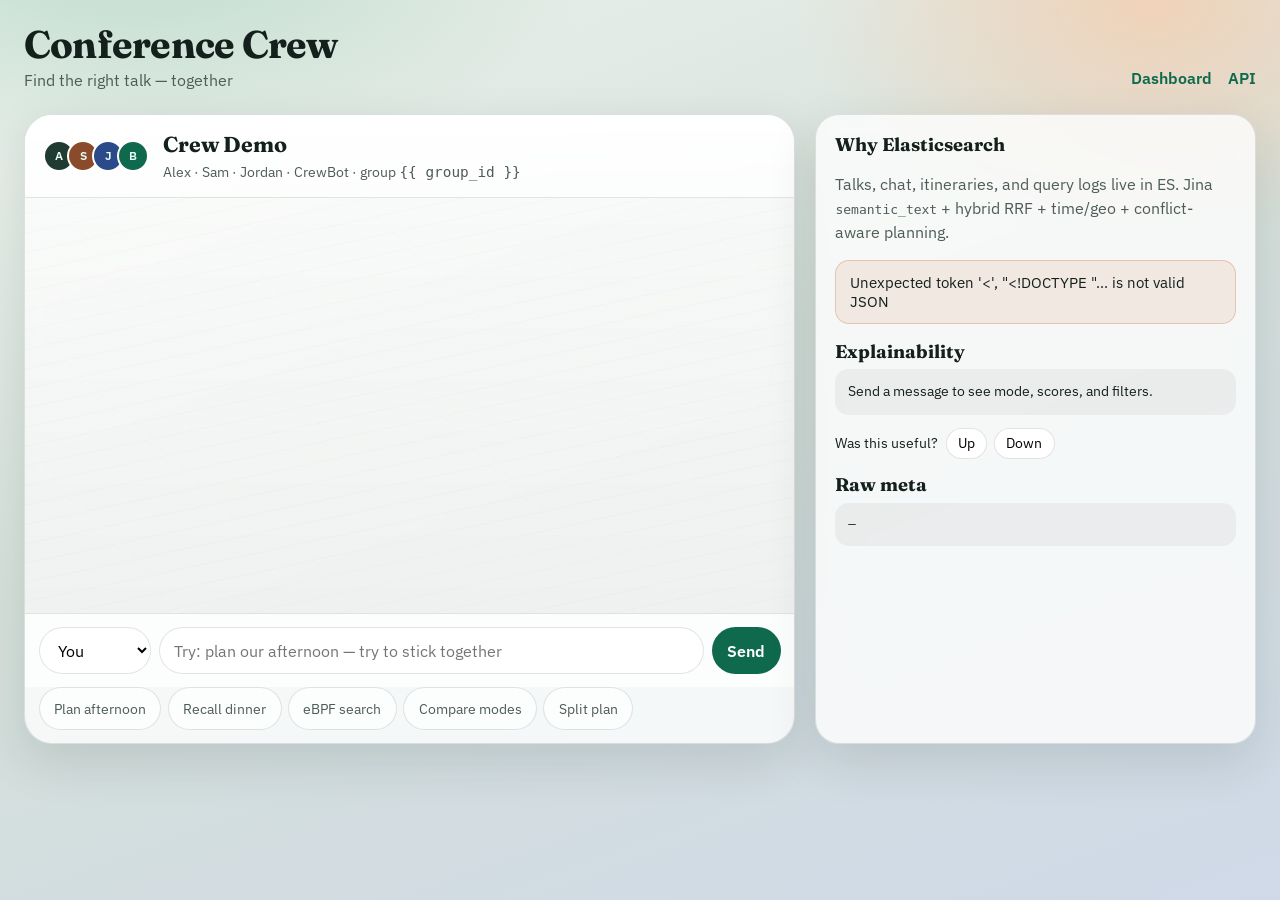
==== templates/index.html @ 8c7b7809 "Initial Conference Crew hackathon submission. Elasticsearch-backed group chat for shared talk discov" ====
<!DOCTYPE html>
<html lang="en">
<head>
  <meta charset="UTF-8" />
  <meta name="viewport" content="width=device-width, initial-scale=1" />
  <title>Conference Crew</title>
  <link rel="preconnect" href="https://fonts.googleapis.com" />
  <link rel="preconnect" href="https://fonts.gstatic.com" crossorigin />
  <link href="https://fonts.googleapis.com/css2?family=Fraunces:opsz,wght@9..144,500;700&family=IBM+Plex+Sans:wght@400;500;600&display=swap" rel="stylesheet" />
  <link rel="stylesheet" href="/static/style.css" />
</head>
<body>
  <div class="atmosphere"></div>
  <header class="top">
    <div>
      <p class="brand">Conference Crew</p>
      <p class="tag">Find the right talk — together</p>
    </div>
    <nav>
      <a href="/dashboard">Dashboard</a>
      <a href="/docs" target="_blank" rel="noreferrer">API</a>
    </nav>
  </header>

  <main class="layout">
    <section class="chat-shell" aria-label="Crew group chat">
      <div class="chat-header">
        <div class="avatars" aria-hidden="true">
          <span>A</span><span>S</span><span>J</span><span>B</span>
        </div>
        <div>
          <h1>Crew Demo</h1>
          <p class="subtle">Alex · Sam · Jordan · CrewBot · group <code id="groupId">{{ group_id }}</code></p>
        </div>
      </div>

      <div id="messages" class="messages" role="log" aria-live="polite"></div>

      <form id="composer" class="composer">
        <label class="sr-only" for="sender">Sender</label>
        <select id="sender" name="sender">
          <option>Alex</option>
          <option>Sam</option>
          <option>Jordan</option>
          <option selected>You</option>
        </select>
        <label class="sr-only" for="body">Message</label>
        <input id="body" name="body" autocomplete="off" placeholder="Try: plan our afternoon — try to stick together" required />
        <button type="submit">Send</button>
      </form>
      <div class="hints">
        <button type="button" data-fill="plan our afternoon — try to stick together">Plan afternoon</button>
        <button type="button" data-fill="what did we say about dinner?">Recall dinner</button>
        <button type="button" data-fill="something on eBPF and security after lunch">eBPF search</button>
        <button type="button" data-fill="compare: something on eBPF and security">Compare modes</button>
        <button type="button" data-fill="plan our afternoon — split up">Split plan</button>
      </div>
    </section>

    <aside class="side">
      <h2>Why Elasticsearch</h2>
      <p>Talks, chat, itineraries, and query logs live in ES. Jina <code>semantic_text</code> + hybrid RRF + time/geo + conflict-aware planning.</p>
      <div id="status" class="status">Checking connection…</div>
      <h2>Explainability</h2>
      <div id="explain" class="explain">Send a message to see mode, scores, and filters.</div>
      <div class="feedback" id="feedback" hidden>
        <span>Was this useful?</span>
        <button type="button" data-rating="up">Up</button>
        <button type="button" data-rating="down">Down</button>
      </div>
      <h2>Raw meta</h2>
      <pre id="meta" class="meta">—</pre>
    </aside>
  </main>

  <script src="/static/app.js"></script>
</body>
</html>
---- static/style.css ----
:root {
  --ink: #14201c;
  --muted: #4d5c56;
  --foam: #f3f6f2;
  --panel: rgba(255, 255, 255, 0.78);
  --line: rgba(20, 32, 28, 0.12);
  --mine: #d7eee3;
  --theirs: #ffffff;
  --bot: #e8eef8;
  --accent: #0f6a4d;
  --accent-2: #c45c26;
  --shadow: 0 18px 50px rgba(20, 32, 28, 0.12);
  --font-display: "Fraunces", Georgia, serif;
  --font-body: "IBM Plex Sans", sans-serif;
}

* { box-sizing: border-box; }
html, body { margin: 0; min-height: 100%; }
body {
  font-family: var(--font-body);
  color: var(--ink);
  background: #dfe8e2;
}

.atmosphere {
  position: fixed;
  inset: 0;
  z-index: -1;
  background:
    radial-gradient(900px 500px at 10% -10%, #b9d8c8 0%, transparent 55%),
    radial-gradient(700px 480px at 90% 0%, #f0d2b8 0%, transparent 50%),
    linear-gradient(160deg, #edf3ee 0%, #d5e0da 45%, #cfd9e8 100%);
}

.top {
  display: flex;
  justify-content: space-between;
  align-items: end;
  padding: 1.25rem 1.5rem 0.75rem;
  gap: 1rem;
}
.brand {
  margin: 0;
  font-family: var(--font-display);
  font-size: clamp(1.8rem, 3vw, 2.4rem);
  font-weight: 700;
  letter-spacing: -0.02em;
  animation: rise 0.7s ease both;
}
.tag { margin: 0.15rem 0 0; color: var(--muted); animation: rise 0.8s ease both; }
nav { display: flex; gap: 1rem; }
nav a {
  color: var(--accent);
  font-weight: 600;
  text-decoration: none;
  border-bottom: 2px solid transparent;
}
nav a:hover { border-color: var(--accent); }

.layout {
  display: grid;
  grid-template-columns: minmax(0, 1.4fr) minmax(260px, 0.8fr);
  gap: 1.25rem;
  padding: 0.75rem 1.5rem 2rem;
}

.chat-shell, .side, .dash-grid article {
  background: var(--panel);
  backdrop-filter: blur(10px);
  border: 1px solid var(--line);
  box-shadow: var(--shadow);
}

.chat-shell {
  border-radius: 28px;
  overflow: hidden;
  min-height: 70vh;
  display: flex;
  flex-direction: column;
  animation: rise 0.75s ease both;
}

.chat-header {
  display: flex;
  gap: 0.9rem;
  align-items: center;
  padding: 1rem 1.1rem;
  border-bottom: 1px solid var(--line);
  background: linear-gradient(180deg, rgba(255,255,255,0.9), rgba(255,255,255,0.55));
}
.chat-header h1 {
  margin: 0;
  font-family: var(--font-display);
  font-size: 1.35rem;
}
.subtle { margin: 0.2rem 0 0; color: var(--muted); font-size: 0.9rem; }
.avatars { display: flex; }
.avatars span {
  width: 2rem; height: 2rem; border-radius: 50%;
  display: grid; place-items: center;
  font-size: 0.75rem; font-weight: 600;
  background: #1f3b32; color: #e8fff5;
  border: 2px solid #fff;
  margin-left: -0.45rem;
}
.avatars span:nth-child(2) { background: #8a4b2b; }
.avatars span:nth-child(3) { background: #2b4a8a; }
.avatars span:nth-child(4) { background: #0f6a4d; }
.avatars span:first-child { margin-left: 0; }

.messages {
  flex: 1;
  overflow-y: auto;
  padding: 1.1rem;
  display: flex;
  flex-direction: column;
  gap: 0.65rem;
  background:
    linear-gradient(180deg, transparent, rgba(20,32,28,0.03)),
    repeating-linear-gradient(
      -12deg,
      transparent,
      transparent 18px,
      rgba(20, 32, 28, 0.015) 18px,
      rgba(20, 32, 28, 0.015) 19px
    );
}

.bubble {
  max-width: min(78%, 34rem);
  padding: 0.7rem 0.9rem;
  border-radius: 18px;
  line-height: 1.45;
  white-space: pre-wrap;
  animation: pop 0.28s ease both;
  border: 1px solid var(--line);
}
.bubble .who {
  display: block;
  font-size: 0.72rem;
  font-weight: 600;
  letter-spacing: 0.02em;
  margin-bottom: 0.2rem;
  opacity: 0.75;
}
.bubble.them { align-self: flex-start; background: var(--theirs); border-bottom-left-radius: 6px; }
.bubble.me { align-self: flex-end; background: var(--mine); border-bottom-right-radius: 6px; }
.bubble.bot { align-self: flex-start; background: var(--bot); border-bottom-left-radius: 6px; }

.composer {
  display: grid;
  grid-template-columns: 7rem 1fr auto;
  gap: 0.5rem;
  padding: 0.85rem;
  border-top: 1px solid var(--line);
  background: rgba(255,255,255,0.7);
}
.composer input, .composer select, .composer button,
.hints button {
  font: inherit;
  border-radius: 999px;
  border: 1px solid var(--line);
  padding: 0.7rem 0.9rem;
  background: #fff;
}
.composer button {
  background: var(--accent);
  color: #fff;
  border-color: transparent;
  font-weight: 600;
  cursor: pointer;
}
.composer button:hover { filter: brightness(1.05); }
.hints {
  display: flex;
  flex-wrap: wrap;
  gap: 0.4rem;
  padding: 0 0.85rem 0.85rem;
}
.hints button {
  cursor: pointer;
  color: var(--muted);
  background: rgba(255,255,255,0.65);
  font-size: 0.85rem;
}
.hints button:hover { color: var(--ink); border-color: var(--accent); }

.side {
  border-radius: 24px;
  padding: 1.1rem 1.2rem;
  animation: rise 0.9s ease both;
}
.side h2 {
  font-family: var(--font-display);
  font-size: 1.15rem;
  margin: 0 0 0.4rem;
}
.side p { color: var(--muted); line-height: 1.5; }
.status {
  margin: 1rem 0;
  padding: 0.75rem 0.85rem;
  border-radius: 14px;
  background: rgba(15, 106, 77, 0.08);
  border: 1px solid rgba(15, 106, 77, 0.18);
  font-size: 0.92rem;
}
.status.bad {
  background: rgba(196, 92, 38, 0.1);
  border-color: rgba(196, 92, 38, 0.25);
}
.meta {
  margin: 0;
  padding: 0.8rem;
  border-radius: 14px;
  background: rgba(20, 32, 28, 0.05);
  overflow: auto;
  max-height: 50vh;
  font-size: 0.78rem;
  line-height: 1.4;
}

.dash { padding: 0.5rem 1.5rem 2rem; max-width: 1100px; }
.dash h1 {
  font-family: var(--font-display);
  font-size: clamp(2rem, 4vw, 2.8rem);
  margin: 0.4rem 0;
  animation: rise 0.6s ease both;
}
.lede { color: var(--muted); margin-top: 0; }
.dash-grid {
  display: grid;
  grid-template-columns: repeat(3, minmax(0, 1fr));
  gap: 1rem;
  margin-top: 1.2rem;
}
.dash-grid article.wide { grid-column: 1 / -1; }
.recent li { display: block; margin-bottom: 0.55rem; line-height: 1.4; }
.explain {
  margin: 0 0 0.8rem;
  padding: 0.8rem;
  border-radius: 14px;
  background: rgba(20, 32, 28, 0.05);
  font-size: 0.86rem;
  line-height: 1.45;
  max-height: 40vh;
  overflow: auto;
}
.explain .row { margin: 0.35rem 0; }
.explain .pill {
  display: inline-block;
  padding: 0.1rem 0.45rem;
  border-radius: 999px;
  background: rgba(15, 106, 77, 0.12);
  font-size: 0.75rem;
  margin-right: 0.25rem;
}
.feedback {
  display: flex;
  align-items: center;
  gap: 0.45rem;
  margin-bottom: 0.9rem;
  font-size: 0.88rem;
}
.feedback button {
  font: inherit;
  border-radius: 999px;
  border: 1px solid var(--line);
  background: #fff;
  padding: 0.35rem 0.7rem;
  cursor: pointer;
}
.dash-grid article {
  border-radius: 20px;
  padding: 1rem 1.1rem;
}
.dash-grid h2 {
  margin: 0 0 0.8rem;
  font-family: var(--font-display);
  font-size: 1.2rem;
}
.dash-grid ul { list-style: none; margin: 0; padding: 0; }
.dash-grid li {
  display: grid;
  grid-template-columns: 7rem 1fr 2rem;
  gap: 0.5rem;
  align-items: center;
  margin-bottom: 0.45rem;
  font-size: 0.9rem;
}
.bar {
  height: 0.55rem;
  background: rgba(20,32,28,0.08);
  border-radius: 999px;
  overflow: hidden;
}
.bar i {
  display: block;
  height: 100%;
  background: linear-gradient(90deg, var(--accent), #3f8f72);
}

.sr-only {
  position: absolute; width: 1px; height: 1px; padding: 0; margin: -1px;
  overflow: hidden; clip: rect(0,0,0,0); border: 0;
}

@keyframes rise {
  from { opacity: 0; transform: translateY(10px); }
  to { opacity: 1; transform: none; }
}
@keyframes pop {
  from { opacity: 0; transform: translateY(6px) scale(0.98); }
  to { opacity: 1; transform: none; }
}

@media (max-width: 900px) {
  .layout, .dash-grid { grid-template-columns: 1fr; }
  .composer { grid-template-columns: 1fr; }
}
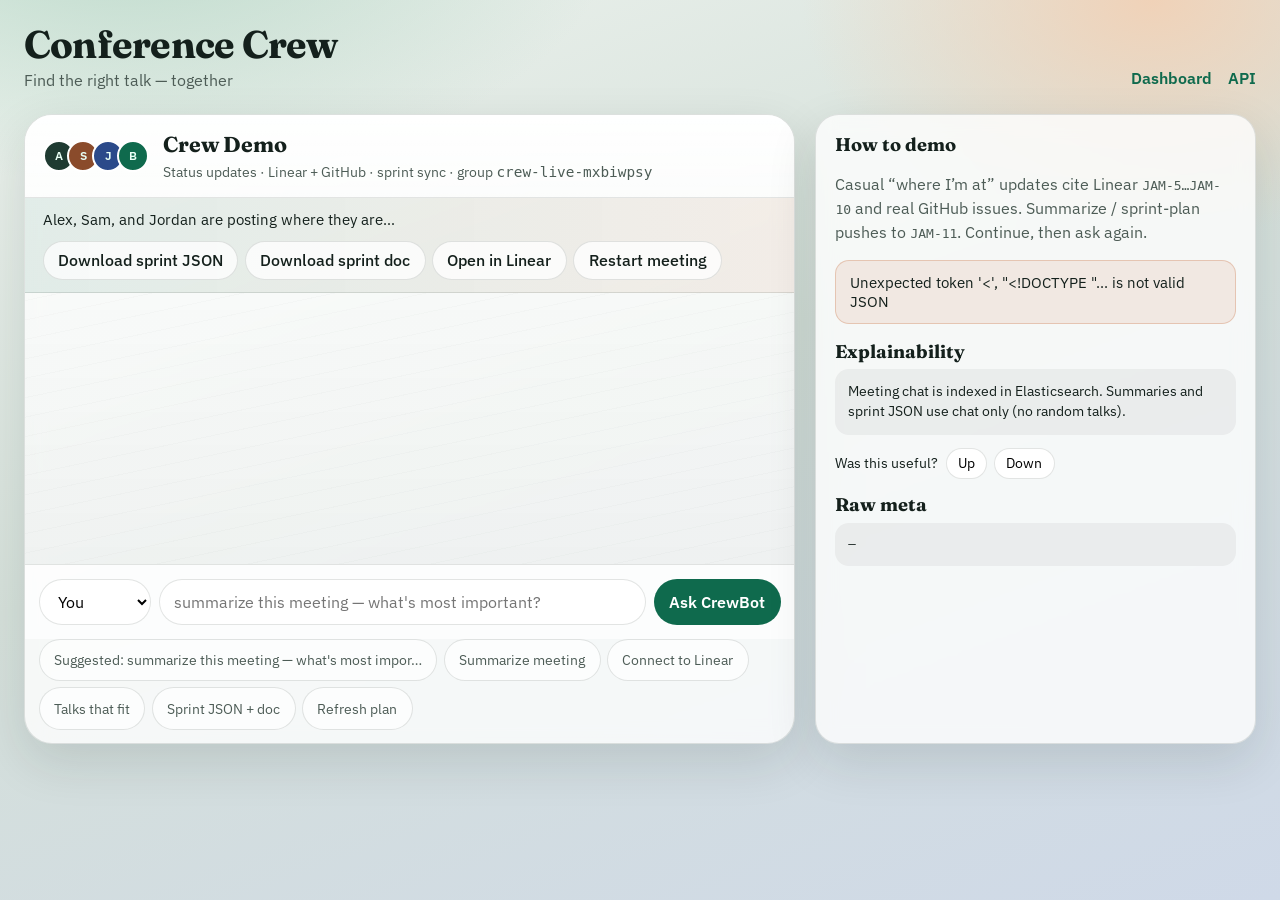
==== commit 7754d07b: "Add paced Glasses AI standup demo with Linear sprint sync. CrewBot summarizes meeting chat, links wo" ====
--- a/templates/index.html
+++ b/templates/index.html
@@ -30,7 +30,18 @@
         </div>
         <div>
           <h1>Crew Demo</h1>
-          <p class="subtle">Alex · Sam · Jordan · CrewBot · group <code id="groupId">{{ group_id }}</code></p>
+          <p class="subtle">Status updates · Linear + GitHub · sprint sync · group <code id="groupId">{{ group_id }}</code></p>
+        </div>
+      </div>
+
+      <div id="demoCue" class="demo-cue" hidden>
+        <p id="demoCueText">Starting meeting transcript…</p>
+        <div class="demo-actions">
+          <button type="button" id="continueCrew" hidden>Continue the conversation</button>
+          <button type="button" id="downloadJson" class="ghost" hidden>Download sprint JSON</button>
+          <button type="button" id="downloadMd" class="ghost" hidden>Download sprint doc</button>
+          <a id="openLinear" class="ghost linear-link" hidden target="_blank" rel="noreferrer">Open in Linear</a>
+          <button type="button" id="restartDemo" class="ghost">Restart meeting</button>
         </div>
       </div>
 
@@ -39,27 +50,28 @@
       <form id="composer" class="composer">
         <label class="sr-only" for="sender">Sender</label>
         <select id="sender" name="sender">
+          <option selected>You</option>
           <option>Alex</option>
           <option>Sam</option>
           <option>Jordan</option>
-          <option selected>You</option>
         </select>
         <label class="sr-only" for="body">Message</label>
-        <input id="body" name="body" autocomplete="off" placeholder="Try: plan our afternoon — try to stick together" required />
-        <button type="submit">Send</button>
+        <input id="body" name="body" autocomplete="off" placeholder="summarize this meeting — what's most important?" required />
+        <button type="submit">Ask CrewBot</button>
       </form>
       <div class="hints">
-        <button type="button" data-fill="plan our afternoon — try to stick together">Plan afternoon</button>
-        <button type="button" data-fill="what did we say about dinner?">Recall dinner</button>
-        <button type="button" data-fill="something on eBPF and security after lunch">eBPF search</button>
-        <button type="button" data-fill="compare: something on eBPF and security">Compare modes</button>
-        <button type="button" data-fill="plan our afternoon — split up">Split plan</button>
+        <button type="button" id="suggestHint" data-fill="summarize this meeting — what's most important?">Suggested ask</button>
+        <button type="button" data-fill="summarize this meeting — what's most important?">Summarize meeting</button>
+        <button type="button" data-fill="connect these problems to their Linear issues for sprint planning">Connect to Linear</button>
+        <button type="button" data-fill="which talks fit what we just said?">Talks that fit</button>
+        <button type="button" data-fill="create a sprint planning document and JSON from this meeting">Sprint JSON + doc</button>
+        <button type="button" data-fill="update the sprint plan JSON with the dogfood schedule">Refresh plan</button>
       </div>
     </section>
 
     <aside class="side">
-      <h2>Why Elasticsearch</h2>
-      <p>Talks, chat, itineraries, and query logs live in ES. Jina <code>semantic_text</code> + hybrid RRF + time/geo + conflict-aware planning.</p>
+      <h2>How to demo</h2>
+      <p>Casual “where I’m at” updates cite Linear <code>JAM-5…JAM-10</code> and real GitHub issues. Summarize / sprint-plan pushes to <code>JAM-11</code>. Continue, then ask again.</p>
       <div id="status" class="status">Checking connection…</div>
       <h2>Explainability</h2>
       <div id="explain" class="explain">Send a message to see mode, scores, and filters.</div>
--- a/static/style.css
+++ b/static/style.css
@@ -108,6 +108,59 @@
 .avatars span:nth-child(4) { background: #0f6a4d; }
 .avatars span:first-child { margin-left: 0; }
 
+.demo-cue {
+  display: flex;
+  flex-wrap: wrap;
+  align-items: center;
+  justify-content: space-between;
+  gap: 0.65rem 1rem;
+  padding: 0.75rem 1.1rem;
+  border-bottom: 1px solid var(--line);
+  background: linear-gradient(90deg, rgba(15, 106, 77, 0.1), rgba(196, 92, 38, 0.08));
+  animation: rise 0.45s ease both;
+}
+.demo-cue p {
+  margin: 0;
+  flex: 1 1 16rem;
+  color: var(--ink);
+  font-size: 0.92rem;
+  line-height: 1.4;
+}
+.demo-actions {
+  display: flex;
+  flex-wrap: wrap;
+  gap: 0.4rem;
+}
+.demo-actions button {
+  font: inherit;
+  border-radius: 999px;
+  border: 1px solid transparent;
+  padding: 0.55rem 0.9rem;
+  cursor: pointer;
+  background: var(--accent);
+  color: #fff;
+  font-weight: 600;
+}
+.demo-actions button.ghost,
+.demo-actions a.ghost {
+  background: rgba(255, 255, 255, 0.75);
+  color: var(--ink);
+  border-color: var(--line);
+  font-weight: 500;
+  text-decoration: none;
+  display: inline-flex;
+  align-items: center;
+}
+.demo-actions a.linear-link {
+  border: 1px solid var(--line);
+  border-radius: 999px;
+  padding: 0.55rem 0.9rem;
+}
+.demo-actions button:disabled {
+  opacity: 0.55;
+  cursor: wait;
+}
+
 .messages {
   flex: 1;
   overflow-y: auto;
@@ -269,6 +322,38 @@
   padding: 0.35rem 0.7rem;
   cursor: pointer;
 }
+
+.bubble.streaming {
+  outline: 1px dashed rgba(15, 106, 77, 0.35);
+}
+.bubble.streaming .bubble-body::after {
+  content: "▍
+  animation: blink 1s steps(1, end) infinite;
+  margin-left: 2px;
+}
+@keyframes blink {
+  50% { opacity: 0; }
+}
+
+.talk-cards {
+  align-self: flex-start;
+  display: grid;
+  gap: 0.4rem;
+  max-width: min(78%, 34rem);
+  margin: -0.25rem 0 0.35rem;
+  animation: rise 0.35s ease both;
+}
+.talk-card {
+  display: grid;
+  gap: 0.15rem;
+  padding: 0.55rem 0.7rem;
+  border-radius: 12px;
+  border: 1px solid var(--line);
+  background: rgba(255, 255, 255, 0.72);
+  font-size: 0.82rem;
+}
+.talk-card strong { font-size: 0.88rem; }
+.talk-card span { color: var(--muted); }
 .dash-grid article {
   border-radius: 20px;
   padding: 1rem 1.1rem;
